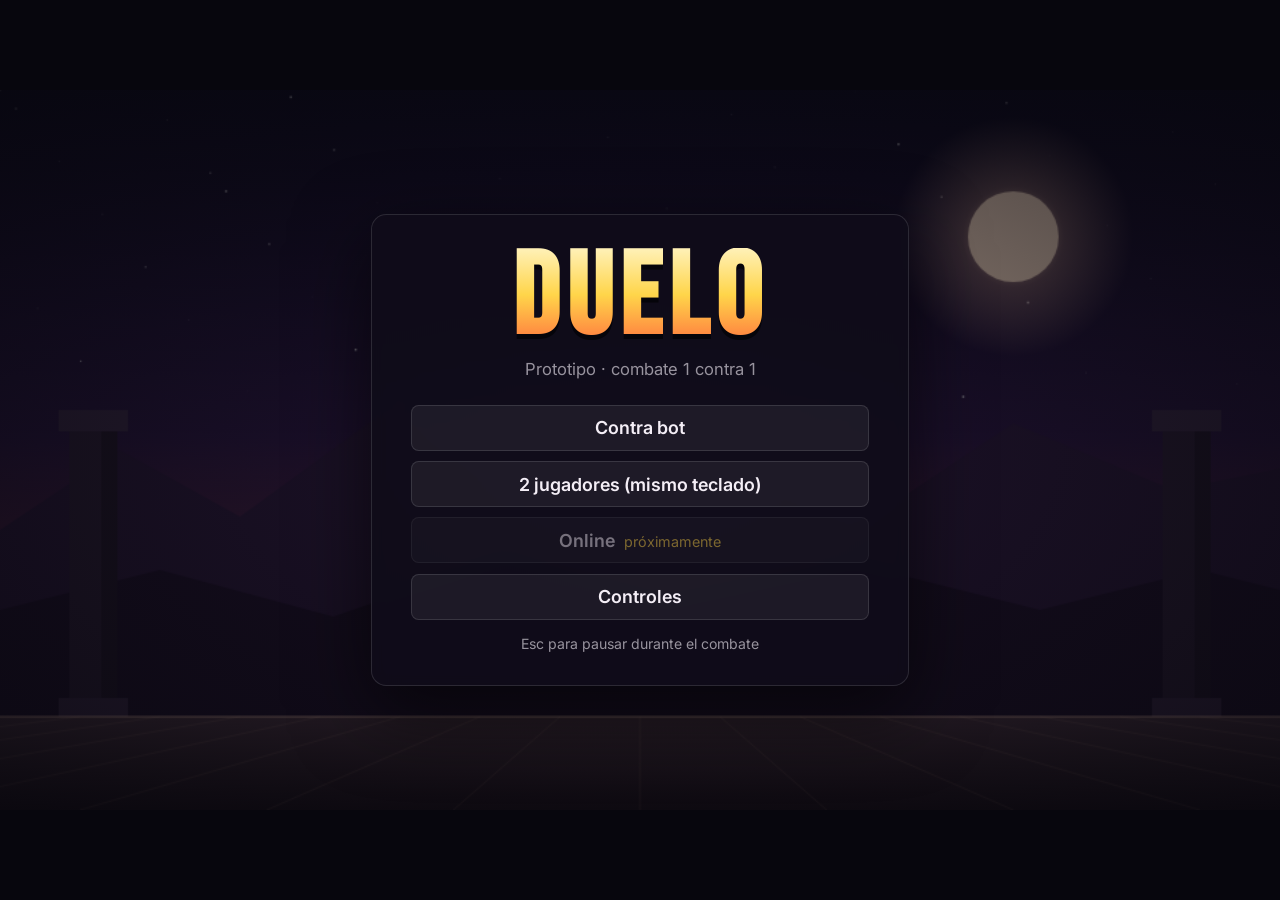
==== index.html @ 2ae13478 "Prototipo jugable: combate 1v1 contra bot o local, 2 personajes y controles reasignables Co-Authored" ====
<!doctype html>
<html lang="es">
<head>
  <meta charset="utf-8">
  <meta name="viewport" content="width=device-width, initial-scale=1">
  <title>Duelo — prototipo</title>
  <link rel="preconnect" href="https://fonts.googleapis.com">
  <link rel="preconnect" href="https://fonts.gstatic.com" crossorigin>
  <link href="https://fonts.googleapis.com/css2?family=Bebas+Neue&family=Inter:wght@400;600;800&display=swap" rel="stylesheet">
  <link rel="stylesheet" href="css/style.css">
</head>
<body>
  <div id="game">
    <canvas id="canvas"></canvas>

    <!-- Menú principal -->
    <section class="screen" id="screen-menu">
      <div class="panel menu-panel">
        <h1 class="logo">DUELO</h1>
        <p class="tag">Prototipo · combate 1 contra 1</p>
        <nav class="menu">
          <button data-go="vsbot">Contra bot</button>
          <button data-go="local">2 jugadores (mismo teclado)</button>
          <button disabled title="Llegará en una próxima versión">Online <span class="soon">próximamente</span></button>
          <button data-go="controls">Controles</button>
        </nav>
        <p class="hint">Esc para pausar durante el combate</p>
      </div>
    </section>

    <!-- Selección de personaje -->
    <section class="screen hidden" id="screen-select">
      <div class="panel select-panel">
        <h2 id="select-title">Elige personajes</h2>
        <div class="select-grid">
          <div class="pick">
            <h3>Jugador 1</h3>
            <div class="cards" data-player="0"></div>
          </div>
          <div class="pick">
            <h3 id="p2-title">Bot</h3>
            <div class="cards" data-player="1"></div>
            <div class="difficulty" id="difficulty">
              <span>Dificultad</span>
              <div class="seg"></div>
            </div>
          </div>
        </div>
        <div class="row">
          <button class="ghost" data-go="menu">Volver</button>
          <button class="primary" id="btn-fight">¡A luchar!</button>
        </div>
      </div>
    </section>

    <!-- Controles -->
    <section class="screen hidden" id="screen-controls">
      <div class="panel controls-panel">
        <h2>Controles</h2>
        <div class="tabs">
          <button class="tab active" data-player="0">Jugador 1</button>
          <button class="tab" data-player="1">Jugador 2</button>
        </div>
        <p class="hint">Haz clic en una acción y pulsa la tecla o el botón del ratón que quieras. <kbd>Esc</kbd> cancela.</p>
        <div class="binds" id="binds"></div>
        <p class="notice" id="bind-notice">&nbsp;</p>
        <div class="row">
          <button class="ghost" id="btn-reset">Restaurar por defecto</button>
          <button class="primary" id="btn-controls-back">Listo</button>
        </div>
      </div>
    </section>

    <!-- Pausa -->
    <section class="screen hidden" id="screen-pause">
      <div class="panel menu-panel">
        <h2>Pausa</h2>
        <nav class="menu">
          <button id="btn-resume">Continuar</button>
          <button data-go="controls">Controles</button>
          <label class="toggle"><input type="checkbox" id="chk-hitboxes"> Mostrar hitboxes</label>
          <button id="btn-quit">Salir al menú</button>
        </nav>
      </div>
    </section>

    <!-- Resultado -->
    <section class="screen hidden" id="screen-result">
      <div class="panel menu-panel">
        <h2 id="result-title">¡Victoria!</h2>
        <p class="tag" id="result-sub"></p>
        <nav class="menu">
          <button id="btn-rematch">Revancha</button>
          <button data-go="select">Cambiar personajes</button>
          <button data-go="menu">Menú principal</button>
        </nav>
      </div>
    </section>
  </div>

  <script type="module" src="js/main.js"></script>
</body>
</html>
---- css/style.css ----
:root {
  --bg: #07060d;
  --panel: rgba(16, 12, 26, 0.92);
  --line: rgba(255, 255, 255, 0.12);
  --text: #f4eef6;
  --muted: rgba(244, 238, 246, 0.6);
  --accent: #ffd54a;
  --accent-2: #ff6a3d;
  --blue: #3fb6ff;
}

* { box-sizing: border-box; }

html, body {
  margin: 0;
  height: 100%;
  background: var(--bg);
  color: var(--text);
  font-family: Inter, system-ui, sans-serif;
  overflow: hidden;
  user-select: none;
}

#game {
  position: fixed;
  left: 50%;
  top: 50%;
  transform: translate(-50%, -50%);
  width: min(100vw, calc(100vh * 16 / 9));
  height: min(100vh, calc(100vw * 9 / 16));
  container-type: inline-size;
}

canvas {
  display: block;
  width: 100%;
  height: 100%;
  image-rendering: auto;
}

.screen {
  position: absolute;
  inset: 0;
  display: grid;
  place-items: center;
  background: radial-gradient(ellipse at center, rgba(7, 6, 13, 0.35), rgba(7, 6, 13, 0.8));
  padding: 2cqw;
}
.screen.hidden { display: none; }

.panel {
  background: var(--panel);
  border: 1px solid var(--line);
  border-radius: 1.2cqw;
  padding: 2.6cqw 3cqw;
  box-shadow: 0 2cqw 6cqw rgba(0, 0, 0, 0.6);
  backdrop-filter: blur(6px);
  max-height: 100%;
  overflow: auto;
}

.menu-panel { width: min(42cqw, 100%); text-align: center; }

.logo {
  font-family: 'Bebas Neue', Impact, sans-serif;
  font-size: 9cqw;
  line-height: 0.9;
  margin: 0;
  letter-spacing: 0.06em;
  background: linear-gradient(180deg, #fff1b8, var(--accent) 45%, var(--accent-2));
  -webkit-background-clip: text;
  background-clip: text;
  color: transparent;
  filter: drop-shadow(0 0.4cqw 0 rgba(0, 0, 0, 0.6));
}

h2 {
  font-family: 'Bebas Neue', Impact, sans-serif;
  font-size: 3.6cqw;
  letter-spacing: 0.05em;
  margin: 0 0 1.2cqw;
  font-weight: 400;
}

h3 {
  font-size: 1.2cqw;
  text-transform: uppercase;
  letter-spacing: 0.12em;
  color: var(--muted);
  margin: 0 0 0.8cqw;
}

.tag { color: var(--muted); margin: 0.6cqw 0 2cqw; font-size: 1.3cqw; }
.hint { color: var(--muted); font-size: 1.1cqw; margin: 1.2cqw 0 0; }

.menu { display: grid; gap: 0.8cqw; }

button {
  font: inherit;
  font-weight: 600;
  font-size: 1.4cqw;
  color: var(--text);
  background: rgba(255, 255, 255, 0.06);
  border: 1px solid var(--line);
  border-radius: 0.6cqw;
  padding: 0.9cqw 1.4cqw;
  cursor: pointer;
  transition: background 0.12s, border-color 0.12s, transform 0.08s;
}
button:hover:not(:disabled) { background: rgba(255, 255, 255, 0.12); border-color: rgba(255, 255, 255, 0.3); }
button:active:not(:disabled) { transform: translateY(1px); }
button:disabled { opacity: 0.45; cursor: not-allowed; }
button.primary { background: linear-gradient(180deg, var(--accent), #f0a92c); color: #1a1206; border-color: transparent; }
button.primary:hover { background: linear-gradient(180deg, #ffe27a, var(--accent)); }
button.ghost { background: transparent; }

.soon {
  font-size: 0.8em;
  font-weight: 400;
  color: var(--accent);
  margin-left: 0.4cqw;
}

.row { display: flex; justify-content: space-between; gap: 1cqw; margin-top: 1.6cqw; }

/* Selección */
.select-panel { width: min(80cqw, 100%); }
.select-grid { display: grid; grid-template-columns: 1fr 1fr; gap: 2cqw; }
.cards { display: grid; gap: 0.8cqw; }
.card {
  text-align: left;
  display: grid;
  grid-template-columns: 4.4cqw 1fr;
  gap: 1cqw;
  align-items: center;
  padding: 1cqw;
}
.card.selected { border-color: var(--accent); background: rgba(255, 213, 74, 0.1); }
.card .swatch {
  width: 4.4cqw;
  height: 4.4cqw;
  border-radius: 0.6cqw;
  display: grid;
  place-items: center;
  font-family: 'Bebas Neue', Impact, sans-serif;
  font-size: 2.6cqw;
  color: rgba(0, 0, 0, 0.7);
}
.card .name { font-family: 'Bebas Neue', Impact, sans-serif; font-size: 2cqw; font-weight: 400; letter-spacing: 0.04em; }
.card .weapon { color: var(--accent); font-size: 1cqw; font-weight: 600; margin-left: 0.5cqw; }
.card .desc { color: var(--muted); font-size: 1cqw; font-weight: 400; margin-top: 0.2cqw; }
.card .skills { font-size: 0.95cqw; font-weight: 400; color: var(--text); margin-top: 0.4cqw; opacity: 0.85; }

.difficulty { margin-top: 1.2cqw; display: flex; align-items: center; gap: 1cqw; }
.difficulty span { font-size: 1.1cqw; color: var(--muted); }
.seg { display: flex; gap: 0.4cqw; }
.seg button { font-size: 1.1cqw; padding: 0.6cqw 1cqw; }
.seg button.selected { border-color: var(--accent); background: rgba(255, 213, 74, 0.14); color: var(--accent); }
.difficulty.hidden { display: none; }

/* Controles */
.controls-panel { width: min(56cqw, 100%); }
.tabs { display: flex; gap: 0.5cqw; }
.tab.active { border-color: var(--accent); color: var(--accent); background: rgba(255, 213, 74, 0.1); }
.binds { display: grid; grid-template-columns: 1fr 1fr; gap: 0.6cqw 1.6cqw; margin-top: 1.4cqw; }
.bind {
  display: flex;
  justify-content: space-between;
  align-items: center;
  font-weight: 400;
  padding: 0.7cqw 1cqw;
}
.bind .key {
  font-weight: 800;
  min-width: 6cqw;
  text-align: center;
  padding: 0.3cqw 0.7cqw;
  border-radius: 0.4cqw;
  background: rgba(0, 0, 0, 0.45);
  border: 1px solid var(--line);
  border-bottom-width: 3px;
}
.bind.listening { border-color: var(--accent); background: rgba(255, 213, 74, 0.1); }
.bind.listening .key { color: var(--accent); animation: pulse 0.8s infinite alternate; }
.bind.flash .key { border-color: var(--blue); color: var(--blue); }
@keyframes pulse { from { opacity: 0.5; } to { opacity: 1; } }
.notice { min-height: 1.6cqw; color: var(--accent); font-size: 1.1cqw; margin: 1cqw 0 0; }

kbd {
  font-family: inherit;
  font-weight: 800;
  font-size: 0.9em;
  padding: 0.1em 0.4em;
  border-radius: 0.3em;
  background: rgba(0, 0, 0, 0.45);
  border: 1px solid var(--line);
}

.toggle {
  display: flex;
  align-items: center;
  justify-content: center;
  gap: 0.6cqw;
  font-size: 1.2cqw;
  color: var(--muted);
  padding: 0.6cqw;
  cursor: pointer;
}
.toggle input { width: 1.2cqw; height: 1.2cqw; accent-color: var(--accent); }
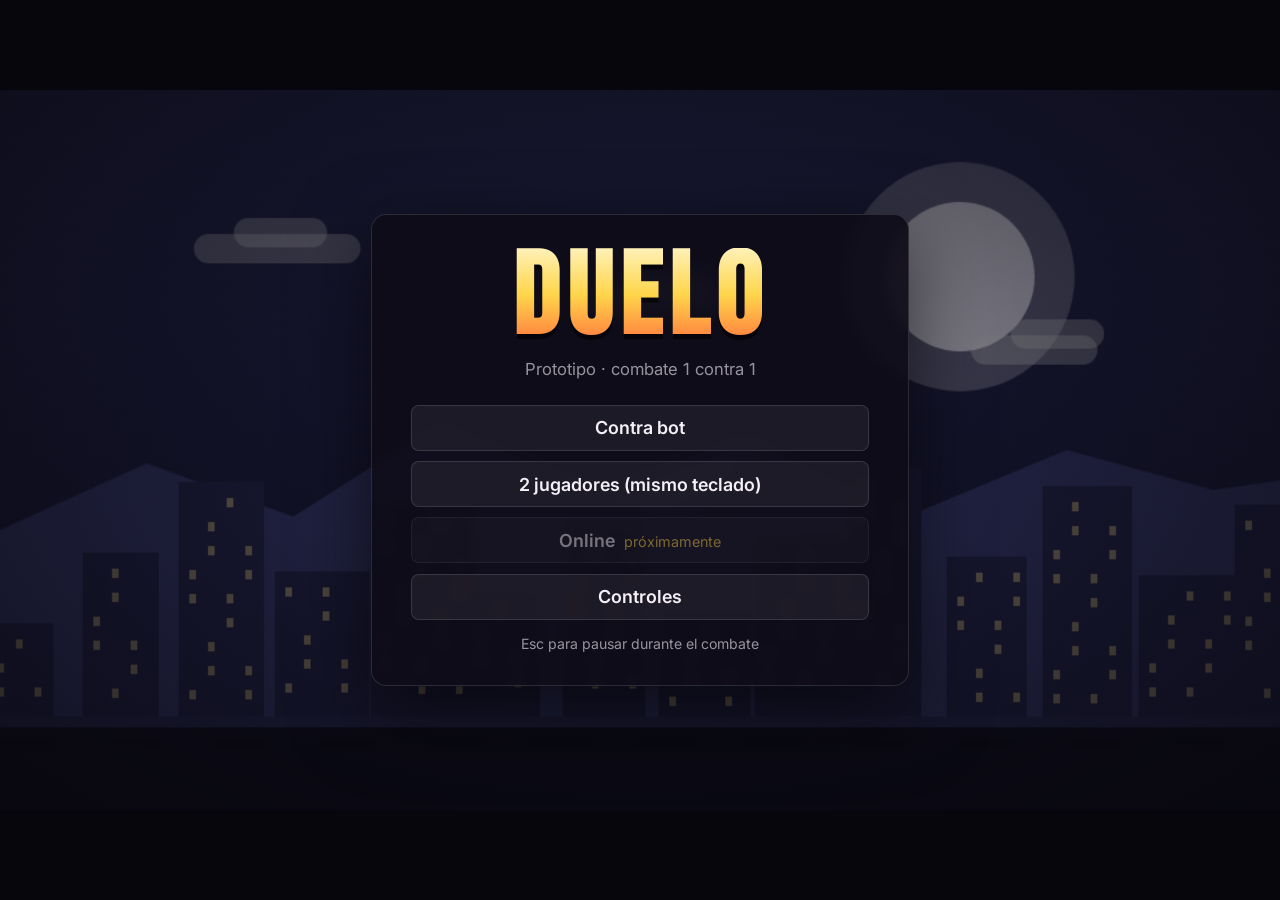
==== commit f23756af: "Estética stick figure, 8 personajes, selección en cuadrícula y bot aleatorio - Muñecos de palo con a" ====
--- a/index.html
+++ b/index.html
@@ -30,26 +30,32 @@
 
     <!-- Selección de personaje -->
     <section class="screen hidden" id="screen-select">
-      <div class="panel select-panel">
-        <h2 id="select-title">Elige personajes</h2>
-        <div class="select-grid">
-          <div class="pick">
-            <h3>Jugador 1</h3>
-            <div class="cards" data-player="0"></div>
+      <div class="select">
+        <header class="select-head">
+          <button class="ghost" data-go="menu">← Volver</button>
+          <h2 id="select-title">Elige tu luchador</h2>
+          <div class="turn" id="select-turn"></div>
+        </header>
+        <div class="select-body">
+          <aside class="side" id="side-0" data-player="0">
+            <div class="side-tag">Jugador 1</div>
+            <canvas class="preview" width="280" height="250"></canvas>
+            <div class="info"></div>
+          </aside>
+          <div class="roster" id="roster"></div>
+          <aside class="side" id="side-1" data-player="1">
+            <div class="side-tag" id="side-1-tag">Bot</div>
+            <canvas class="preview" width="280" height="250"></canvas>
+            <div class="info"></div>
+          </aside>
+        </div>
+        <footer class="select-foot">
+          <div class="difficulty" id="difficulty">
+            <span>Dificultad del bot</span>
+            <div class="seg"></div>
           </div>
-          <div class="pick">
-            <h3 id="p2-title">Bot</h3>
-            <div class="cards" data-player="1"></div>
-            <div class="difficulty" id="difficulty">
-              <span>Dificultad</span>
-              <div class="seg"></div>
-            </div>
-          </div>
-        </div>
-        <div class="row">
-          <button class="ghost" data-go="menu">Volver</button>
-          <button class="primary" id="btn-fight">¡A luchar!</button>
-        </div>
+          <button class="primary big" id="btn-fight">¡A luchar!</button>
+        </footer>
       </div>
     </section>
 
--- a/css/style.css
+++ b/css/style.css
@@ -46,6 +46,7 @@
   background: radial-gradient(ellipse at center, rgba(7, 6, 13, 0.35), rgba(7, 6, 13, 0.8));
   padding: 2cqw;
 }
+#screen-select { padding: 1.4cqw; }
 .screen.hidden { display: none; }
 
 .panel {
@@ -123,40 +124,109 @@
 
 .row { display: flex; justify-content: space-between; gap: 1cqw; margin-top: 1.6cqw; }
 
-/* Selección */
-.select-panel { width: min(80cqw, 100%); }
-.select-grid { display: grid; grid-template-columns: 1fr 1fr; gap: 2cqw; }
-.cards { display: grid; gap: 0.8cqw; }
-.card {
-  text-align: left;
-  display: grid;
-  grid-template-columns: 4.4cqw 1fr;
-  gap: 1cqw;
-  align-items: center;
-  padding: 1cqw;
-}
-.card.selected { border-color: var(--accent); background: rgba(255, 213, 74, 0.1); }
-.card .swatch {
-  width: 4.4cqw;
-  height: 4.4cqw;
-  border-radius: 0.6cqw;
-  display: grid;
-  place-items: center;
+/* Selección estilo cuadrícula */
+.select {
+  width: 100%;
+  height: 100%;
+  display: grid;
+  grid-template-rows: auto 1fr auto;
+  gap: 1.2cqw;
+  background: rgba(23, 19, 28, 0.88);
+  border: 1px solid var(--line);
+  border-radius: 1.2cqw;
+  padding: 1.4cqw 1.8cqw;
+}
+.select-head { display: grid; grid-template-columns: 1fr auto 1fr; align-items: center; }
+.select-head h2 { margin: 0; text-align: center; font-size: 3.4cqw; }
+.select-head .ghost { justify-self: start; font-size: 1.2cqw; padding: 0.6cqw 1cqw; }
+.turn { justify-self: end; font-size: 1.2cqw; font-weight: 800; color: var(--accent); letter-spacing: 0.04em; }
+
+.select-body { display: grid; grid-template-columns: 24cqw 1fr 24cqw; gap: 1.4cqw; min-height: 0; }
+
+.side {
+  display: grid;
+  grid-template-rows: auto auto 1fr;
+  background: rgba(255, 255, 255, 0.04);
+  border: 2px solid var(--line);
+  border-radius: 1cqw;
+  padding: 0.8cqw;
+  min-height: 0;
+  overflow: hidden;
+  transition: border-color 0.15s, box-shadow 0.15s;
+}
+.side.active { border-color: var(--accent); box-shadow: 0 0 0 0.3cqw rgba(255, 213, 74, 0.15); }
+.side.clickable { cursor: pointer; }
+.side-tag {
+  font-size: 1cqw;
+  font-weight: 800;
+  text-transform: uppercase;
+  letter-spacing: 0.14em;
+  color: var(--muted);
+}
+.side .preview { width: 100%; height: auto; aspect-ratio: 28 / 25; display: block; }
+.info { font-size: 1cqw; overflow: hidden; }
+.info .nm { font-family: 'Bebas Neue', Impact, sans-serif; font-size: 2.6cqw; line-height: 1; letter-spacing: 0.04em; }
+.info .wp { font-weight: 800; font-size: 1cqw; margin-left: 0.5cqw; }
+.info .ds { color: var(--muted); margin: 0.3cqw 0 0.6cqw; line-height: 1.35; }
+.stats { display: grid; grid-template-columns: auto 1fr; gap: 0.25cqw 0.7cqw; align-items: center; margin-bottom: 0.6cqw; }
+.stats span { color: var(--muted); font-size: 0.9cqw; }
+.bar { display: grid; grid-template-columns: repeat(5, 1fr); gap: 0.2cqw; }
+.bar i { height: 0.55cqw; border-radius: 0.2cqw; background: rgba(255, 255, 255, 0.12); }
+.moves { display: grid; grid-template-columns: auto 1fr; gap: 0.2cqw 0.6cqw; font-size: 0.92cqw; }
+.moves kbd { font-size: 0.85cqw; text-align: center; white-space: nowrap; }
+
+.roster {
+  display: grid;
+  grid-template-columns: repeat(3, 1fr);
+  grid-auto-rows: 1fr;
+  gap: 0.9cqw;
+  align-content: center;
+  min-height: 0;
+}
+.tile {
+  position: relative;
+  padding: 0;
+  border: 3px solid var(--line);
+  border-radius: 0.9cqw;
+  background: rgba(255, 255, 255, 0.05);
+  overflow: hidden;
+  display: grid;
+  grid-template-rows: 1fr auto;
+  aspect-ratio: 1.15;
+}
+.tile canvas { width: 100%; height: 100%; display: block; min-height: 0; }
+.tile .tn {
   font-family: 'Bebas Neue', Impact, sans-serif;
-  font-size: 2.6cqw;
-  color: rgba(0, 0, 0, 0.7);
-}
-.card .name { font-family: 'Bebas Neue', Impact, sans-serif; font-size: 2cqw; font-weight: 400; letter-spacing: 0.04em; }
-.card .weapon { color: var(--accent); font-size: 1cqw; font-weight: 600; margin-left: 0.5cqw; }
-.card .desc { color: var(--muted); font-size: 1cqw; font-weight: 400; margin-top: 0.2cqw; }
-.card .skills { font-size: 0.95cqw; font-weight: 400; color: var(--text); margin-top: 0.4cqw; opacity: 0.85; }
-
-.difficulty { margin-top: 1.2cqw; display: flex; align-items: center; gap: 1cqw; }
+  font-size: 1.7cqw;
+  font-weight: 400;
+  letter-spacing: 0.05em;
+  padding: 0.2cqw 0 0.35cqw;
+  background: rgba(0, 0, 0, 0.35);
+}
+.tile:hover:not(:disabled) { transform: translateY(-2px); background: rgba(255, 255, 255, 0.1); }
+.tile.random .q { font-family: 'Bebas Neue', Impact, sans-serif; font-size: 6cqw; display: grid; place-items: center; color: var(--muted); }
+.badge {
+  position: absolute;
+  top: 0.4cqw;
+  font-size: 0.9cqw;
+  font-weight: 800;
+  padding: 0.15cqw 0.5cqw;
+  border-radius: 0.3cqw;
+  color: #17131c;
+}
+.badge.p1 { left: 0.4cqw; background: var(--accent); }
+.badge.p2 { right: 0.4cqw; background: #8fd3ff; }
+
+.select-foot { display: flex; justify-content: space-between; align-items: center; gap: 1cqw; }
+.select-foot .difficulty { margin: 0; }
+button.big { font-size: 1.8cqw; padding: 0.9cqw 3cqw; font-family: 'Bebas Neue', Impact, sans-serif; letter-spacing: 0.06em; font-weight: 400; }
+
+.difficulty { display: flex; align-items: center; gap: 1cqw; }
 .difficulty span { font-size: 1.1cqw; color: var(--muted); }
 .seg { display: flex; gap: 0.4cqw; }
 .seg button { font-size: 1.1cqw; padding: 0.6cqw 1cqw; }
 .seg button.selected { border-color: var(--accent); background: rgba(255, 213, 74, 0.14); color: var(--accent); }
-.difficulty.hidden { display: none; }
+.difficulty.hidden { visibility: hidden; }
 
 /* Controles */
 .controls-panel { width: min(56cqw, 100%); }
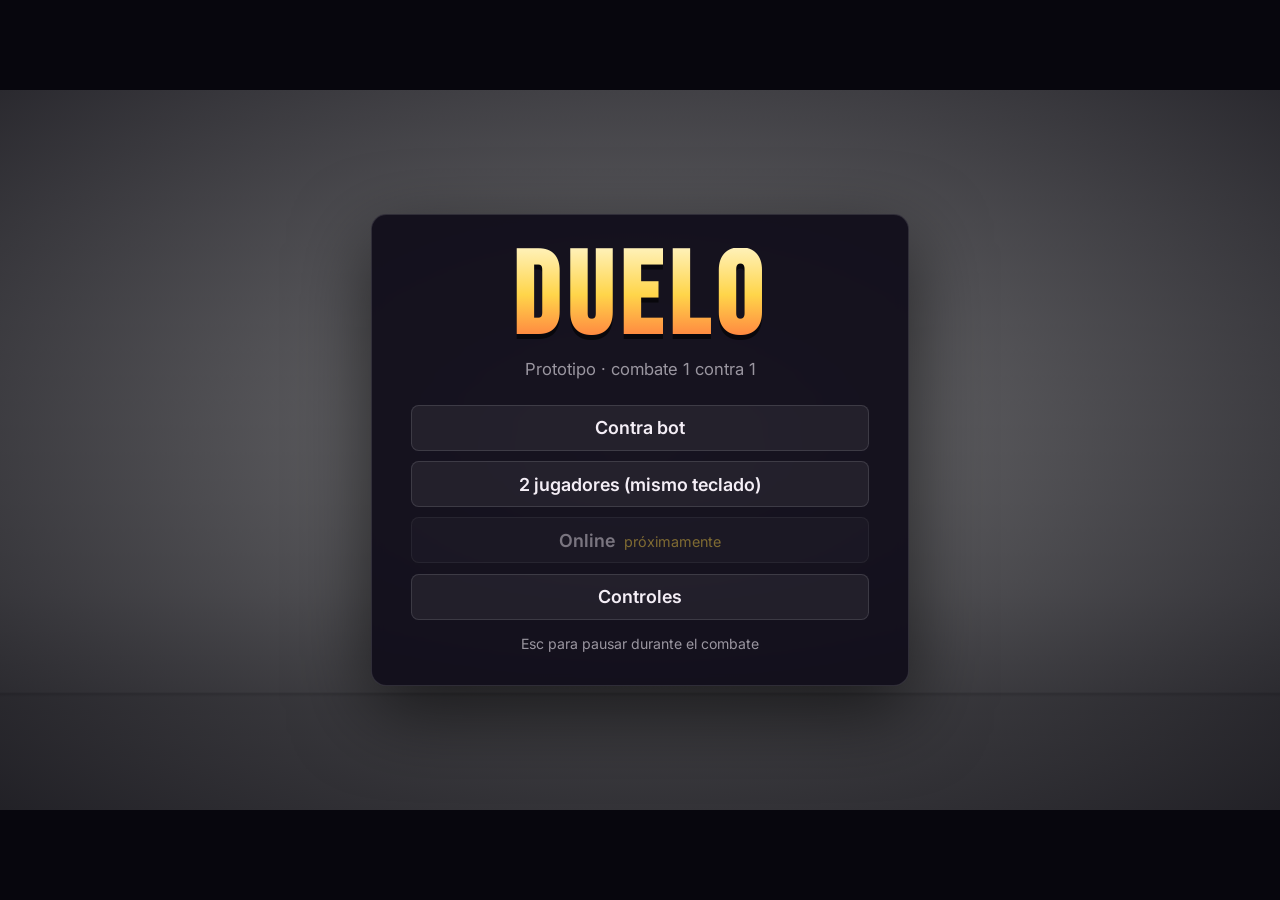
==== commit af10ea9f: "Estilo de animación stick: derribos, choques, dash, estelas e impactos - Fondo gris plano, muñeco ne" ====
--- a/index.html
+++ b/index.html
@@ -70,6 +70,8 @@
         <p class="hint">Haz clic en una acción y pulsa la tecla o el botón del ratón que quieras. <kbd>Esc</kbd> cancela.</p>
         <div class="binds" id="binds"></div>
         <p class="notice" id="bind-notice">&nbsp;</p>
+        <p class="hint">También: <kbd>doble toque</kbd> izquierda/derecha = dash · <kbd>abajo</kbd> + ataque ligero = barrido</p>
+        <label class="toggle left"><input type="checkbox" id="chk-blood"> Salpicaduras de sangre</label>
         <div class="row">
           <button class="ghost" id="btn-reset">Restaurar por defecto</button>
           <button class="primary" id="btn-controls-back">Listo</button>
--- a/css/style.css
+++ b/css/style.css
@@ -46,7 +46,7 @@
   background: radial-gradient(ellipse at center, rgba(7, 6, 13, 0.35), rgba(7, 6, 13, 0.8));
   padding: 2cqw;
 }
-#screen-select { padding: 1.4cqw; }
+#screen-select { padding: 1.4cqw; grid-template: minmax(0, 100%) / minmax(0, 100%); place-items: stretch; }
 .screen.hidden { display: none; }
 
 .panel {
@@ -129,8 +129,8 @@
   width: 100%;
   height: 100%;
   display: grid;
-  grid-template-rows: auto 1fr auto;
-  gap: 1.2cqw;
+  grid-template-rows: auto minmax(0, 1fr) auto;
+  gap: 1cqw;
   background: rgba(23, 19, 28, 0.88);
   border: 1px solid var(--line);
   border-radius: 1.2cqw;
@@ -141,11 +141,12 @@
 .select-head .ghost { justify-self: start; font-size: 1.2cqw; padding: 0.6cqw 1cqw; }
 .turn { justify-self: end; font-size: 1.2cqw; font-weight: 800; color: var(--accent); letter-spacing: 0.04em; }
 
-.select-body { display: grid; grid-template-columns: 24cqw 1fr 24cqw; gap: 1.4cqw; min-height: 0; }
+.select-body { display: grid; grid-template-columns: 24cqw 1fr 24cqw; gap: 1.4cqw; min-height: 0; overflow: hidden; }
 
 .side {
   display: grid;
-  grid-template-rows: auto auto 1fr;
+  grid-template-rows: auto minmax(0, 1fr) auto;
+  gap: 0.5cqw;
   background: rgba(255, 255, 255, 0.04);
   border: 2px solid var(--line);
   border-radius: 1cqw;
@@ -163,7 +164,7 @@
   letter-spacing: 0.14em;
   color: var(--muted);
 }
-.side .preview { width: 100%; height: auto; aspect-ratio: 28 / 25; display: block; }
+.side .preview { width: 100%; height: 100%; min-height: 0; object-fit: contain; display: block; border-radius: 0.5cqw; }
 .info { font-size: 1cqw; overflow: hidden; }
 .info .nm { font-family: 'Bebas Neue', Impact, sans-serif; font-size: 2.6cqw; line-height: 1; letter-spacing: 0.04em; }
 .info .wp { font-weight: 800; font-size: 1cqw; margin-left: 0.5cqw; }
@@ -178,9 +179,8 @@
 .roster {
   display: grid;
   grid-template-columns: repeat(3, 1fr);
-  grid-auto-rows: 1fr;
+  grid-template-rows: repeat(3, minmax(0, 1fr));
   gap: 0.9cqw;
-  align-content: center;
   min-height: 0;
 }
 .tile {
@@ -191,10 +191,10 @@
   background: rgba(255, 255, 255, 0.05);
   overflow: hidden;
   display: grid;
-  grid-template-rows: 1fr auto;
-  aspect-ratio: 1.15;
-}
-.tile canvas { width: 100%; height: 100%; display: block; min-height: 0; }
+  grid-template-rows: minmax(0, 1fr) auto;
+  min-height: 0;
+}
+.tile canvas { width: 100%; height: 100%; display: block; min-height: 0; object-fit: cover; }
 .tile .tn {
   font-family: 'Bebas Neue', Impact, sans-serif;
   font-size: 1.7cqw;
@@ -277,3 +277,5 @@
   cursor: pointer;
 }
 .toggle input { width: 1.2cqw; height: 1.2cqw; accent-color: var(--accent); }
+
+.toggle.left { justify-content: flex-start; padding-left: 0; }
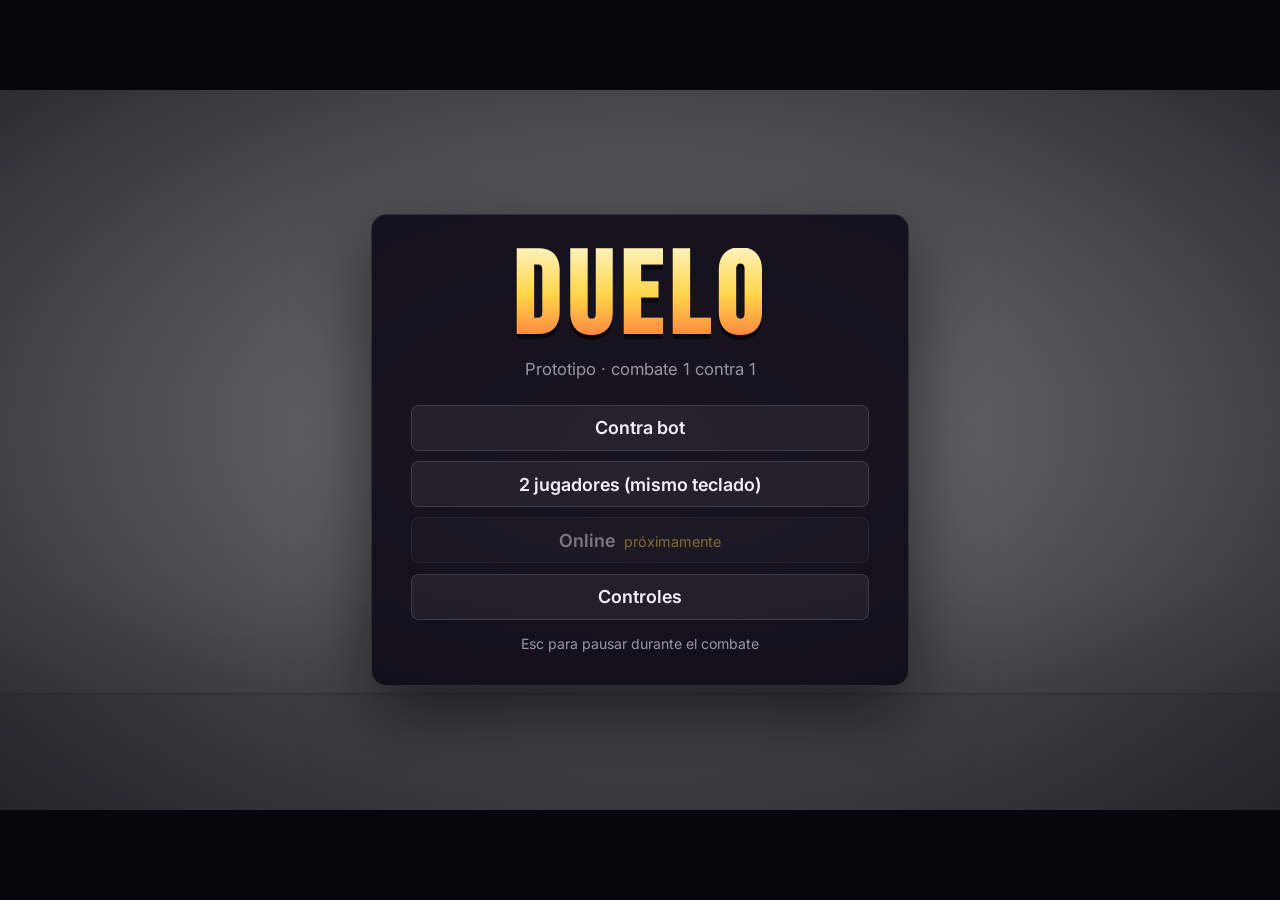
==== commit a2c11c4a: "Animación fluida y repertorio de golpes ampliado - Mezcla suave entre poses, interpolación entre fot" ====
--- a/index.html
+++ b/index.html
@@ -70,7 +70,7 @@
         <p class="hint">Haz clic en una acción y pulsa la tecla o el botón del ratón que quieras. <kbd>Esc</kbd> cancela.</p>
         <div class="binds" id="binds"></div>
         <p class="notice" id="bind-notice">&nbsp;</p>
-        <p class="hint">También: <kbd>doble toque</kbd> izquierda/derecha = dash · <kbd>abajo</kbd> + ataque ligero = barrido</p>
+        <p class="hint">Combos: <kbd>ligero ×3</kbd> · <kbd>abajo + ligero</kbd> barrido · <kbd>abajo + fuerte</kbd> lanzador · en el aire: ligero, fuerte, <kbd>abajo + fuerte</kbd> picado · <kbd>saltar</kbd> en el aire = doble salto · <kbd>doble toque</kbd> izquierda/derecha = dash (+ ligero = ataque en carrera)</p>
         <label class="toggle left"><input type="checkbox" id="chk-blood"> Salpicaduras de sangre</label>
         <div class="row">
           <button class="ghost" id="btn-reset">Restaurar por defecto</button>
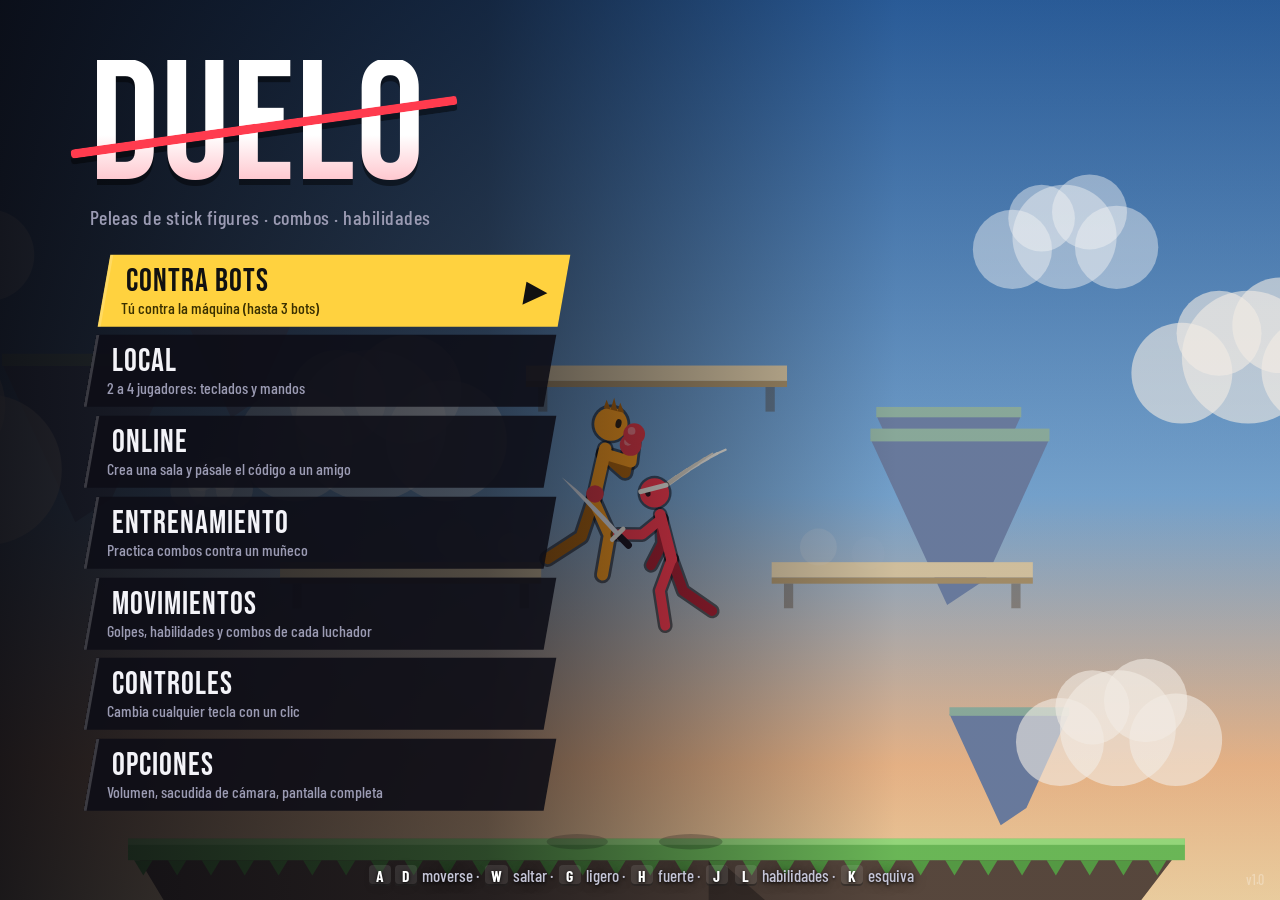
==== commit a411975f: "Duelo: juego de peleas de stick figures con selección de personaje, combos, bots y online - 6 luchad" ====
--- a/index.html
+++ b/index.html
@@ -1,111 +1,33 @@
 <!doctype html>
 <html lang="es">
 <head>
-  <meta charset="utf-8">
-  <meta name="viewport" content="width=device-width, initial-scale=1">
-  <title>Duelo — prototipo</title>
-  <link rel="preconnect" href="https://fonts.googleapis.com">
-  <link rel="preconnect" href="https://fonts.gstatic.com" crossorigin>
-  <link href="https://fonts.googleapis.com/css2?family=Bebas+Neue&family=Inter:wght@400;600;800&display=swap" rel="stylesheet">
-  <link rel="stylesheet" href="css/style.css">
+<meta charset="utf-8">
+<meta name="viewport" content="width=device-width, initial-scale=1">
+<title>Duelo</title>
+<meta name="description" content="Juego de peleas de stick figures en el navegador: elige luchador, encadena combos y pelea contra bots, en local u online.">
+<link rel="icon" href="data:image/svg+xml,%3Csvg xmlns='http://www.w3.org/2000/svg' viewBox='0 0 64 64'%3E%3Crect width='64' height='64' rx='14' fill='%230b0b12'/%3E%3Cg stroke='%23ff3b4e' stroke-width='6' stroke-linecap='round' fill='none'%3E%3Ccircle cx='32' cy='14' r='6' fill='%23ff3b4e'/%3E%3Cpath d='M32 22v18M32 40l-9 14M32 40l9 14M32 28l-12 6M32 28l14-10'/%3E%3C/g%3E%3Cpath d='M46 18l12-12' stroke='%23f4f1e8' stroke-width='4' stroke-linecap='round'/%3E%3C/svg%3E">
+<link rel="preload" href="fonts/bebas-neue.woff2" as="font" type="font/woff2" crossorigin>
+<link rel="preload" href="fonts/barlow-condensed-600.woff2" as="font" type="font/woff2" crossorigin>
+<link rel="stylesheet" href="css/style.css">
 </head>
 <body>
-  <div id="game">
-    <canvas id="canvas"></canvas>
+<canvas id="game" aria-label="Juego"></canvas>
+<div id="ui"></div>
+<div id="toast" role="status" aria-live="polite"></div>
 
-    <!-- Menú principal -->
-    <section class="screen" id="screen-menu">
-      <div class="panel menu-panel">
-        <h1 class="logo">DUELO</h1>
-        <p class="tag">Prototipo · combate 1 contra 1</p>
-        <nav class="menu">
-          <button data-go="vsbot">Contra bot</button>
-          <button data-go="local">2 jugadores (mismo teclado)</button>
-          <button disabled title="Llegará en una próxima versión">Online <span class="soon">próximamente</span></button>
-          <button data-go="controls">Controles</button>
-        </nav>
-        <p class="hint">Esc para pausar durante el combate</p>
-      </div>
-    </section>
-
-    <!-- Selección de personaje -->
-    <section class="screen hidden" id="screen-select">
-      <div class="select">
-        <header class="select-head">
-          <button class="ghost" data-go="menu">← Volver</button>
-          <h2 id="select-title">Elige tu luchador</h2>
-          <div class="turn" id="select-turn"></div>
-        </header>
-        <div class="select-body">
-          <aside class="side" id="side-0" data-player="0">
-            <div class="side-tag">Jugador 1</div>
-            <canvas class="preview" width="280" height="250"></canvas>
-            <div class="info"></div>
-          </aside>
-          <div class="roster" id="roster"></div>
-          <aside class="side" id="side-1" data-player="1">
-            <div class="side-tag" id="side-1-tag">Bot</div>
-            <canvas class="preview" width="280" height="250"></canvas>
-            <div class="info"></div>
-          </aside>
-        </div>
-        <footer class="select-foot">
-          <div class="difficulty" id="difficulty">
-            <span>Dificultad del bot</span>
-            <div class="seg"></div>
-          </div>
-          <button class="primary big" id="btn-fight">¡A luchar!</button>
-        </footer>
-      </div>
-    </section>
-
-    <!-- Controles -->
-    <section class="screen hidden" id="screen-controls">
-      <div class="panel controls-panel">
-        <h2>Controles</h2>
-        <div class="tabs">
-          <button class="tab active" data-player="0">Jugador 1</button>
-          <button class="tab" data-player="1">Jugador 2</button>
-        </div>
-        <p class="hint">Haz clic en una acción y pulsa la tecla o el botón del ratón que quieras. <kbd>Esc</kbd> cancela.</p>
-        <div class="binds" id="binds"></div>
-        <p class="notice" id="bind-notice">&nbsp;</p>
-        <p class="hint">Combos: <kbd>ligero ×3</kbd> · <kbd>abajo + ligero</kbd> barrido · <kbd>abajo + fuerte</kbd> lanzador · en el aire: ligero, fuerte, <kbd>abajo + fuerte</kbd> picado · <kbd>saltar</kbd> en el aire = doble salto · <kbd>doble toque</kbd> izquierda/derecha = dash (+ ligero = ataque en carrera)</p>
-        <label class="toggle left"><input type="checkbox" id="chk-blood"> Salpicaduras de sangre</label>
-        <div class="row">
-          <button class="ghost" id="btn-reset">Restaurar por defecto</button>
-          <button class="primary" id="btn-controls-back">Listo</button>
-        </div>
-      </div>
-    </section>
-
-    <!-- Pausa -->
-    <section class="screen hidden" id="screen-pause">
-      <div class="panel menu-panel">
-        <h2>Pausa</h2>
-        <nav class="menu">
-          <button id="btn-resume">Continuar</button>
-          <button data-go="controls">Controles</button>
-          <label class="toggle"><input type="checkbox" id="chk-hitboxes"> Mostrar hitboxes</label>
-          <button id="btn-quit">Salir al menú</button>
-        </nav>
-      </div>
-    </section>
-
-    <!-- Resultado -->
-    <section class="screen hidden" id="screen-result">
-      <div class="panel menu-panel">
-        <h2 id="result-title">¡Victoria!</h2>
-        <p class="tag" id="result-sub"></p>
-        <nav class="menu">
-          <button id="btn-rematch">Revancha</button>
-          <button data-go="select">Cambiar personajes</button>
-          <button data-go="menu">Menú principal</button>
-        </nav>
-      </div>
-    </section>
-  </div>
-
-  <script type="module" src="js/main.js"></script>
+<script src="js/util.js"></script>
+<script src="js/audio.js"></script>
+<script src="js/input.js"></script>
+<script src="js/fx.js"></script>
+<script src="js/skeleton.js"></script>
+<script src="js/characters.js"></script>
+<script src="js/stages.js"></script>
+<script src="js/fighter.js"></script>
+<script src="js/ai.js"></script>
+<script src="js/game.js"></script>
+<script src="js/showcase.js"></script>
+<script src="js/net.js"></script>
+<script src="js/ui.js"></script>
+<script src="js/main.js"></script>
 </body>
 </html>
--- a/css/style.css
+++ b/css/style.css
@@ -1,281 +1,318 @@
+@font-face { font-family: "Bebas Neue"; src: url(../fonts/bebas-neue.woff2) format("woff2"); font-weight: 400; font-display: swap; }
+@font-face { font-family: "Barlow Condensed"; src: url(../fonts/barlow-condensed-500.woff2) format("woff2"); font-weight: 500; font-display: swap; }
+@font-face { font-family: "Barlow Condensed"; src: url(../fonts/barlow-condensed-600.woff2) format("woff2"); font-weight: 600; font-display: swap; }
+@font-face { font-family: "Barlow Condensed"; src: url(../fonts/barlow-condensed-700.woff2) format("woff2"); font-weight: 700; font-display: swap; }
+
 :root {
-  --bg: #07060d;
-  --panel: rgba(16, 12, 26, 0.92);
-  --line: rgba(255, 255, 255, 0.12);
-  --text: #f4eef6;
-  --muted: rgba(244, 238, 246, 0.6);
-  --accent: #ffd54a;
-  --accent-2: #ff6a3d;
-  --blue: #3fb6ff;
+  --bg: #0b0b12;
+  --panel: rgba(13, 13, 22, 0.88);
+  --panel-2: rgba(22, 22, 36, 0.92);
+  --line: rgba(255, 255, 255, 0.09);
+  --line-2: rgba(255, 255, 255, 0.18);
+  --text: #f3f3f8;
+  --muted: #9b9bb3;
+  --accent: #ffd23f;
+  --red: #ff3b4e;
+  --pc: #ffd23f;          /* color del jugador / personaje en cada tarjeta */
+  --skew: -10deg;
+  --display: "Bebas Neue", Impact, "Arial Narrow", sans-serif;
+  --body: "Barlow Condensed", "Arial Narrow", system-ui, sans-serif;
 }
 
 * { box-sizing: border-box; }
-
-html, body {
-  margin: 0;
-  height: 100%;
-  background: var(--bg);
-  color: var(--text);
-  font-family: Inter, system-ui, sans-serif;
-  overflow: hidden;
-  user-select: none;
-}
-
-#game {
-  position: fixed;
-  left: 50%;
-  top: 50%;
-  transform: translate(-50%, -50%);
-  width: min(100vw, calc(100vh * 16 / 9));
-  height: min(100vh, calc(100vw * 9 / 16));
-  container-type: inline-size;
-}
-
-canvas {
-  display: block;
-  width: 100%;
-  height: 100%;
-  image-rendering: auto;
-}
+html, body { margin: 0; height: 100%; background: var(--bg); color: var(--text); overflow: hidden; }
+body { font-family: var(--body); font-weight: 500; -webkit-font-smoothing: antialiased; user-select: none; }
+button { font: inherit; color: inherit; }
+
+#game { position: fixed; inset: 0; width: 100vw; height: 100vh; display: block; outline: none; }
+#ui { position: fixed; inset: 0; pointer-events: none; }
 
 .screen {
-  position: absolute;
-  inset: 0;
-  display: grid;
-  place-items: center;
-  background: radial-gradient(ellipse at center, rgba(7, 6, 13, 0.35), rgba(7, 6, 13, 0.8));
-  padding: 2cqw;
-}
-#screen-select { padding: 1.4cqw; grid-template: minmax(0, 100%) / minmax(0, 100%); place-items: stretch; }
-.screen.hidden { display: none; }
-
+  position: absolute; inset: 0; display: none; pointer-events: auto;
+  animation: screenIn 0.28s cubic-bezier(.2, .9, .3, 1.1);
+}
+.screen.active { display: block; }
+.screen.passthrough { pointer-events: none; }
+.screen.passthrough .panel, .screen.passthrough button { pointer-events: auto; }
+@keyframes screenIn { from { opacity: 0; transform: translateY(14px); } to { opacity: 1; transform: none; } }
+
+.dim { position: absolute; inset: 0; background: radial-gradient(ellipse at 70% 50%, rgba(11,11,18,0.15), rgba(11,11,18,0.82) 75%); }
+.dim.left { background: linear-gradient(90deg, rgba(8,8,14,0.92) 0%, rgba(8,8,14,0.65) 38%, rgba(8,8,14,0.05) 70%); }
+.dim.full { background: rgba(8, 8, 14, 0.78); backdrop-filter: blur(3px); }
+
+/* ── botones genéricos ── */
+.btn {
+  position: relative; display: inline-flex; align-items: center; justify-content: center; gap: 8px;
+  padding: 10px 22px; border: 0; cursor: pointer; background: var(--panel-2);
+  font-family: var(--display); font-size: 24px; letter-spacing: 1px; line-height: 1;
+  transform: skewX(var(--skew)); transition: transform .12s, background .12s, color .12s, box-shadow .12s;
+  outline: none; box-shadow: inset 0 0 0 1px var(--line-2);
+}
+.btn > * { transform: skewX(calc(-1 * var(--skew))); }
+.btn:hover, .btn:focus-visible, .btn.focus { background: var(--accent); color: #111; transform: skewX(var(--skew)) translateY(-2px); box-shadow: 0 6px 0 rgba(0,0,0,0.35); }
+.btn.primary { background: var(--accent); color: #111; }
+.btn.primary:hover, .btn.primary:focus-visible { background: #fff; }
+.btn.ghost { background: transparent; box-shadow: inset 0 0 0 1px var(--line-2); }
+.btn.small { font-size: 18px; padding: 7px 14px; }
+.btn[disabled] { opacity: 0.35; pointer-events: none; }
+.btn.on { background: var(--pc); color: #111; }
+
+.kbd {
+  display: inline-block; min-width: 22px; padding: 1px 6px; border-radius: 4px; text-align: center;
+  background: rgba(255,255,255,0.1); box-shadow: inset 0 -2px 0 rgba(0,0,0,0.4); font-weight: 700; color: #fff; font-size: 0.92em;
+}
+
+/* ═════════════ TÍTULO ═════════════ */
+.title-wrap { position: absolute; left: clamp(20px, 7vw, 120px); top: 50%; transform: translateY(-50%); width: min(460px, 86vw); padding-bottom: 30px; }
+.logo {
+  margin: 0; font-family: var(--display); font-weight: 400; line-height: 0.8; letter-spacing: 2px;
+  font-size: clamp(72px, min(15vw, 19vh), 190px); position: relative; display: inline-block;
+  background: linear-gradient(180deg, #fff 0%, #fff 55%, #ffb3bd 100%); -webkit-background-clip: text; background-clip: text; color: transparent;
+  filter: drop-shadow(0 6px 0 rgba(0,0,0,0.45));
+}
+.logo::after {
+  content: ""; position: absolute; left: -6%; right: -10%; top: 46%; height: 9px; background: var(--red);
+  transform: rotate(-8deg); box-shadow: 0 0 24px rgba(255,59,78,0.8); border-radius: 4px;
+  animation: slash 0.5s 0.15s cubic-bezier(.2,.9,.3,1) both;
+}
+@keyframes slash { from { clip-path: inset(0 100% 0 0); } to { clip-path: inset(0 0 0 0); } }
+.tagline { margin: 8px 0 clamp(10px, 3vh, 26px); color: var(--muted); font-size: 20px; letter-spacing: .5px; }
+.main-menu { display: flex; flex-direction: column; gap: clamp(5px, 1vh, 9px); }
+.menu-item {
+  display: grid; grid-template-columns: 1fr auto; align-items: center; text-align: left; width: 100%;
+  padding: clamp(6px, 1.2vh, 11px) 20px clamp(5px, 1.1vh, 10px); border: 0; cursor: pointer; background: var(--panel); outline: none;
+  transform: skewX(var(--skew)); transition: transform .14s cubic-bezier(.2,.9,.3,1.3), background .12s;
+  box-shadow: inset 3px 0 0 var(--line-2);
+}
+.menu-item > * { transform: skewX(calc(-1 * var(--skew))); }
+.menu-item b { font-family: var(--display); font-weight: 400; font-size: clamp(24px, 4.2vh, 32px); letter-spacing: 1px; line-height: 1; }
+.menu-item small { grid-column: 1; color: var(--muted); font-size: 16px; }
+.menu-item i { grid-row: 1 / span 2; grid-column: 2; font-style: normal; font-family: var(--display); font-size: 30px; opacity: 0; transition: opacity .12s, transform .14s; }
+.menu-item:hover, .menu-item:focus-visible, .menu-item.focus {
+  background: var(--accent); color: #111; transform: skewX(var(--skew)) translateX(14px);
+}
+.menu-item:hover small, .menu-item:focus-visible small, .menu-item.focus small { color: #3a3000; }
+.menu-item:hover i, .menu-item:focus-visible i, .menu-item.focus i { opacity: 1; transform: translateX(4px); }
+.foot-hint {
+  position: absolute; left: 0; right: 0; bottom: 14px; text-align: center; color: #c4c4d6; font-size: 17px; padding: 0 12px;
+  text-shadow: 0 1px 3px rgba(0,0,0,0.9), 0 0 12px rgba(0,0,0,0.6);
+}
+.foot-hint .kbd { margin: 0 2px; }
+.ver { position: absolute; right: 16px; bottom: 12px; color: rgba(255,255,255,0.3); font-size: 14px; }
+
+/* ═════════════ CABECERA COMÚN ═════════════ */
+.topbar { position: absolute; left: 0; right: 0; top: 0; display: flex; align-items: center; gap: 18px; padding: 16px clamp(14px, 3vw, 36px); }
+.topbar h2 { margin: 0; font-family: var(--display); font-weight: 400; font-size: 44px; letter-spacing: 1.5px; line-height: 1; }
+.topbar .mode-tag { margin-left: auto; font-family: var(--display); font-size: 22px; letter-spacing: 1px; padding: 6px 14px; background: var(--red); transform: skewX(var(--skew)); }
+.topbar .mode-tag > span { display: inline-block; transform: skewX(calc(-1 * var(--skew))); }
+
+/* ═════════════ SELECCIÓN DE PERSONAJE ═════════════ */
+#scr-select { background: radial-gradient(ellipse at 50% 120%, rgba(60,20,50,0.55), transparent 60%), rgba(8,8,14,0.82); }
+#scr-select.active { display: flex; flex-direction: column; }
+#scr-select .topbar { position: relative; flex: none; }
+.roster { position: relative; flex: none; align-self: center; display: flex; gap: 10px; padding-top: 4px; }
+.card {
+  position: relative; width: clamp(78px, 8.4vw, 116px); aspect-ratio: 1 / 1.18; cursor: pointer; border: 0; padding: 0;
+  background: linear-gradient(180deg, color-mix(in srgb, var(--pc) 32%, #12121c) 0%, #12121c 75%);
+  clip-path: polygon(10% 0, 100% 0, 90% 100%, 0 100%); transition: transform .14s cubic-bezier(.2,.9,.3,1.4), filter .14s;
+  outline: none;
+}
+.card canvas { position: absolute; left: 0; top: 0; width: 100%; height: 82%; }
+.card .cname {
+  position: absolute; left: 0; right: 0; bottom: 0; height: 22%; display: flex; align-items: center; justify-content: center;
+  font-family: var(--display); font-size: clamp(16px, 1.7vw, 23px); letter-spacing: 1px; background: rgba(0,0,0,0.45);
+}
+.card:hover { transform: translateY(-4px); filter: brightness(1.15); }
+.card.random .q { position: absolute; inset: 0 0 22% 0; display: grid; place-items: center; font-family: var(--display); font-size: 64px; color: rgba(255,255,255,0.75); }
+.card .cursors { position: absolute; left: 12%; right: 4%; top: 4px; display: flex; gap: 3px; flex-wrap: wrap; }
+.cur-tag {
+  font-family: var(--display); font-size: 17px; line-height: 1; padding: 3px 5px 2px; color: #111;
+  animation: curIn .16s cubic-bezier(.2,.9,.3,1.6);
+}
+@keyframes curIn { from { transform: scale(0.4); } to { transform: scale(1); } }
+.card.hl { transform: translateY(-6px) scale(1.04); filter: brightness(1.2); }
+.card-frame { position: absolute; inset: 0; pointer-events: none; clip-path: polygon(10% 0, 100% 0, 90% 100%, 0 100%); }
+
+.slots {
+  position: relative; flex: 1 1 auto; min-height: 0; margin: clamp(10px, 2.2vh, 22px) auto 0;
+  display: flex; gap: 14px; align-items: stretch; width: min(1240px, 96vw); justify-content: center;
+}
+.slot {
+  position: relative; flex: 1 1 0; max-width: 300px; min-width: 0; background: var(--panel);
+  box-shadow: inset 0 3px 0 var(--pc), 0 10px 30px rgba(0,0,0,0.35);
+  display: flex; flex-direction: column; transition: transform .2s cubic-bezier(.2,.9,.3,1.3);
+  max-height: 680px; overflow: hidden;
+}
+.slot.locked { transform: translateY(-6px); box-shadow: inset 0 3px 0 var(--pc), 0 0 0 2px var(--pc), 0 14px 34px rgba(0,0,0,0.45); }
+.slot-head { display: flex; align-items: center; gap: 8px; padding: 8px 10px 0; min-height: 34px; }
+.slot-head .tag { font-family: var(--display); font-size: 22px; line-height: 1; padding: 3px 8px 1px; background: var(--pc); color: #111; }
+.slot-head .who { color: var(--muted); font-size: 15px; white-space: nowrap; overflow: hidden; text-overflow: ellipsis; }
+.slot-head .x { margin-left: auto; width: 26px; height: 26px; border: 0; background: rgba(255,255,255,0.08); cursor: pointer; border-radius: 4px; }
+.slot-head .x:hover { background: var(--red); }
+.preview-wrap { position: relative; flex: 1 1 auto; min-height: 130px; }
+.preview-wrap::before {
+  content: ""; position: absolute; left: 10%; right: 10%; bottom: 8%; height: 46%;
+  background: radial-gradient(ellipse at 50% 100%, color-mix(in srgb, var(--cc, #fff) 38%, transparent), transparent 70%);
+}
+.preview { position: absolute; inset: 0; width: 100%; height: 100%; }
+.preview-wrap .big-q { position: absolute; inset: 0; display: grid; place-items: center; font-family: var(--display); font-size: 120px; color: rgba(255,255,255,0.18); }
+.slot-info { padding: 4px 14px 10px; }
+.slot-info .name { font-family: var(--display); font-size: 40px; line-height: 0.9; letter-spacing: 1px; color: var(--cc, #fff); }
+.slot-info .ctitle { color: var(--muted); font-size: 16px; margin-bottom: 6px; }
+.stats { display: grid; grid-template-columns: auto 1fr; gap: 3px 10px; align-items: center; font-size: 14px; color: var(--muted); }
+.bar { display: flex; gap: 3px; }
+.bar i { flex: 1; height: 7px; background: rgba(255,255,255,0.1); transform: skewX(var(--skew)); }
+.bar i.on { background: var(--cc, #fff); }
+.skills { margin-top: 8px; display: grid; gap: 4px; }
+.skill { font-size: 14.5px; line-height: 1.15; color: #d5d5e2; }
+.skill b { font-weight: 700; color: #fff; }
+.skill .kbd { font-size: 12px; padding: 0 4px; margin-right: 4px; }
+.slot-foot {
+  margin-top: auto; padding: 8px 12px; text-align: center; font-family: var(--display); font-size: 21px; letter-spacing: 1px;
+  background: rgba(255,255,255,0.05);
+}
+.slot.locked .slot-foot { background: var(--pc); color: #111; }
+.slot .lvl { display: flex; gap: 6px; justify-content: center; padding: 6px 8px 0; flex-wrap: wrap; }
+.slot .charpick { display: flex; align-items: center; justify-content: space-between; padding: 0 8px; }
+.slot .arrow { width: 34px; height: 34px; border: 0; cursor: pointer; background: rgba(255,255,255,0.08); font-size: 18px; }
+.slot .arrow:hover { background: var(--accent); color: #111; }
+.slot.empty { background: rgba(13,13,22,0.5); box-shadow: inset 0 0 0 2px rgba(255,255,255,0.07); justify-content: center; align-items: center; gap: 12px; padding: 18px; text-align: center; }
+.slot.empty .plus { font-family: var(--display); font-size: 60px; line-height: 1; color: rgba(255,255,255,0.25); }
+.slot.empty p { margin: 0; color: var(--muted); font-size: 15px; }
+.select-foot { position: relative; flex: none; display: flex; justify-content: center; align-items: center; gap: 16px; color: var(--muted); font-size: 16px; padding: 12px 12px 14px; text-align: center; min-height: 52px; }
+.ready-bar {
+  position: absolute; left: 0; right: 0; bottom: 0; height: 64px; display: none; align-items: center; justify-content: center; gap: 18px;
+  background: var(--accent); color: #111; cursor: pointer; z-index: 2;
+  font-family: var(--display); font-size: 44px; letter-spacing: 3px; line-height: 1;
+  box-shadow: 0 -8px 30px rgba(0,0,0,0.45); animation: readyIn .3s cubic-bezier(.2,.9,.3,1.4);
+}
+.ready-bar small { font-family: var(--body); font-size: 18px; letter-spacing: .5px; font-weight: 700; }
+.ready-bar.show { display: flex; }
+.ready-bar:hover { background: #fff; }
+@keyframes readyIn { from { transform: translateY(100%); } to { transform: none; } }
+
+/* ═════════════ ESCENARIO ═════════════ */
+.stage-grid { position: absolute; left: 50%; top: 50%; transform: translate(-50%, -54%); display: grid; grid-template-columns: repeat(4, minmax(0, 1fr)); gap: 14px; width: min(1100px, 94vw); }
+.stage-card { position: relative; border: 0; padding: 0; cursor: pointer; background: #12121c; aspect-ratio: 16 / 10; outline: none; overflow: hidden; transition: transform .14s cubic-bezier(.2,.9,.3,1.4), box-shadow .14s; }
+.stage-card canvas { position: absolute; inset: 0; width: 100%; height: 100%; }
+.stage-card span { position: absolute; left: 0; right: 0; bottom: 0; padding: 8px 12px; background: linear-gradient(transparent, rgba(0,0,0,0.85)); font-family: var(--display); font-size: 26px; text-align: left; letter-spacing: 1px; }
+.stage-card:hover, .stage-card:focus-visible, .stage-card.focus { transform: translateY(-5px) scale(1.03); box-shadow: 0 0 0 3px var(--accent), 0 14px 30px rgba(0,0,0,0.5); }
+.stage-card.random { display: grid; place-items: center; font-family: var(--display); font-size: 80px; color: rgba(255,255,255,0.5); }
+.rounds { position: absolute; left: 50%; bottom: 13%; transform: translateX(-50%); display: flex; align-items: center; gap: 12px; flex-wrap: wrap; justify-content: center; }
+.rounds .lbl { font-family: var(--display); font-size: 26px; color: var(--muted); letter-spacing: 1px; margin-right: 6px; }
+
+/* ═════════════ MODALES (pausa, resultados, etc.) ═════════════ */
 .panel {
-  background: var(--panel);
-  border: 1px solid var(--line);
-  border-radius: 1.2cqw;
-  padding: 2.6cqw 3cqw;
-  box-shadow: 0 2cqw 6cqw rgba(0, 0, 0, 0.6);
-  backdrop-filter: blur(6px);
-  max-height: 100%;
-  overflow: auto;
-}
-
-.menu-panel { width: min(42cqw, 100%); text-align: center; }
-
-.logo {
-  font-family: 'Bebas Neue', Impact, sans-serif;
-  font-size: 9cqw;
-  line-height: 0.9;
-  margin: 0;
-  letter-spacing: 0.06em;
-  background: linear-gradient(180deg, #fff1b8, var(--accent) 45%, var(--accent-2));
-  -webkit-background-clip: text;
-  background-clip: text;
-  color: transparent;
-  filter: drop-shadow(0 0.4cqw 0 rgba(0, 0, 0, 0.6));
-}
-
-h2 {
-  font-family: 'Bebas Neue', Impact, sans-serif;
-  font-size: 3.6cqw;
-  letter-spacing: 0.05em;
-  margin: 0 0 1.2cqw;
-  font-weight: 400;
-}
-
-h3 {
-  font-size: 1.2cqw;
-  text-transform: uppercase;
-  letter-spacing: 0.12em;
-  color: var(--muted);
-  margin: 0 0 0.8cqw;
-}
-
-.tag { color: var(--muted); margin: 0.6cqw 0 2cqw; font-size: 1.3cqw; }
-.hint { color: var(--muted); font-size: 1.1cqw; margin: 1.2cqw 0 0; }
-
-.menu { display: grid; gap: 0.8cqw; }
-
-button {
-  font: inherit;
-  font-weight: 600;
-  font-size: 1.4cqw;
-  color: var(--text);
-  background: rgba(255, 255, 255, 0.06);
-  border: 1px solid var(--line);
-  border-radius: 0.6cqw;
-  padding: 0.9cqw 1.4cqw;
-  cursor: pointer;
-  transition: background 0.12s, border-color 0.12s, transform 0.08s;
-}
-button:hover:not(:disabled) { background: rgba(255, 255, 255, 0.12); border-color: rgba(255, 255, 255, 0.3); }
-button:active:not(:disabled) { transform: translateY(1px); }
-button:disabled { opacity: 0.45; cursor: not-allowed; }
-button.primary { background: linear-gradient(180deg, var(--accent), #f0a92c); color: #1a1206; border-color: transparent; }
-button.primary:hover { background: linear-gradient(180deg, #ffe27a, var(--accent)); }
-button.ghost { background: transparent; }
-
-.soon {
-  font-size: 0.8em;
-  font-weight: 400;
-  color: var(--accent);
-  margin-left: 0.4cqw;
-}
-
-.row { display: flex; justify-content: space-between; gap: 1cqw; margin-top: 1.6cqw; }
-
-/* Selección estilo cuadrícula */
-.select {
-  width: 100%;
-  height: 100%;
-  display: grid;
-  grid-template-rows: auto minmax(0, 1fr) auto;
-  gap: 1cqw;
-  background: rgba(23, 19, 28, 0.88);
-  border: 1px solid var(--line);
-  border-radius: 1.2cqw;
-  padding: 1.4cqw 1.8cqw;
-}
-.select-head { display: grid; grid-template-columns: 1fr auto 1fr; align-items: center; }
-.select-head h2 { margin: 0; text-align: center; font-size: 3.4cqw; }
-.select-head .ghost { justify-self: start; font-size: 1.2cqw; padding: 0.6cqw 1cqw; }
-.turn { justify-self: end; font-size: 1.2cqw; font-weight: 800; color: var(--accent); letter-spacing: 0.04em; }
-
-.select-body { display: grid; grid-template-columns: 24cqw 1fr 24cqw; gap: 1.4cqw; min-height: 0; overflow: hidden; }
-
-.side {
-  display: grid;
-  grid-template-rows: auto minmax(0, 1fr) auto;
-  gap: 0.5cqw;
-  background: rgba(255, 255, 255, 0.04);
-  border: 2px solid var(--line);
-  border-radius: 1cqw;
-  padding: 0.8cqw;
-  min-height: 0;
-  overflow: hidden;
-  transition: border-color 0.15s, box-shadow 0.15s;
-}
-.side.active { border-color: var(--accent); box-shadow: 0 0 0 0.3cqw rgba(255, 213, 74, 0.15); }
-.side.clickable { cursor: pointer; }
-.side-tag {
-  font-size: 1cqw;
-  font-weight: 800;
-  text-transform: uppercase;
-  letter-spacing: 0.14em;
-  color: var(--muted);
-}
-.side .preview { width: 100%; height: 100%; min-height: 0; object-fit: contain; display: block; border-radius: 0.5cqw; }
-.info { font-size: 1cqw; overflow: hidden; }
-.info .nm { font-family: 'Bebas Neue', Impact, sans-serif; font-size: 2.6cqw; line-height: 1; letter-spacing: 0.04em; }
-.info .wp { font-weight: 800; font-size: 1cqw; margin-left: 0.5cqw; }
-.info .ds { color: var(--muted); margin: 0.3cqw 0 0.6cqw; line-height: 1.35; }
-.stats { display: grid; grid-template-columns: auto 1fr; gap: 0.25cqw 0.7cqw; align-items: center; margin-bottom: 0.6cqw; }
-.stats span { color: var(--muted); font-size: 0.9cqw; }
-.bar { display: grid; grid-template-columns: repeat(5, 1fr); gap: 0.2cqw; }
-.bar i { height: 0.55cqw; border-radius: 0.2cqw; background: rgba(255, 255, 255, 0.12); }
-.moves { display: grid; grid-template-columns: auto 1fr; gap: 0.2cqw 0.6cqw; font-size: 0.92cqw; }
-.moves kbd { font-size: 0.85cqw; text-align: center; white-space: nowrap; }
-
-.roster {
-  display: grid;
-  grid-template-columns: repeat(3, 1fr);
-  grid-template-rows: repeat(3, minmax(0, 1fr));
-  gap: 0.9cqw;
-  min-height: 0;
-}
-.tile {
-  position: relative;
-  padding: 0;
-  border: 3px solid var(--line);
-  border-radius: 0.9cqw;
-  background: rgba(255, 255, 255, 0.05);
-  overflow: hidden;
-  display: grid;
-  grid-template-rows: minmax(0, 1fr) auto;
-  min-height: 0;
-}
-.tile canvas { width: 100%; height: 100%; display: block; min-height: 0; object-fit: cover; }
-.tile .tn {
-  font-family: 'Bebas Neue', Impact, sans-serif;
-  font-size: 1.7cqw;
-  font-weight: 400;
-  letter-spacing: 0.05em;
-  padding: 0.2cqw 0 0.35cqw;
-  background: rgba(0, 0, 0, 0.35);
-}
-.tile:hover:not(:disabled) { transform: translateY(-2px); background: rgba(255, 255, 255, 0.1); }
-.tile.random .q { font-family: 'Bebas Neue', Impact, sans-serif; font-size: 6cqw; display: grid; place-items: center; color: var(--muted); }
-.badge {
-  position: absolute;
-  top: 0.4cqw;
-  font-size: 0.9cqw;
-  font-weight: 800;
-  padding: 0.15cqw 0.5cqw;
-  border-radius: 0.3cqw;
-  color: #17131c;
-}
-.badge.p1 { left: 0.4cqw; background: var(--accent); }
-.badge.p2 { right: 0.4cqw; background: #8fd3ff; }
-
-.select-foot { display: flex; justify-content: space-between; align-items: center; gap: 1cqw; }
-.select-foot .difficulty { margin: 0; }
-button.big { font-size: 1.8cqw; padding: 0.9cqw 3cqw; font-family: 'Bebas Neue', Impact, sans-serif; letter-spacing: 0.06em; font-weight: 400; }
-
-.difficulty { display: flex; align-items: center; gap: 1cqw; }
-.difficulty span { font-size: 1.1cqw; color: var(--muted); }
-.seg { display: flex; gap: 0.4cqw; }
-.seg button { font-size: 1.1cqw; padding: 0.6cqw 1cqw; }
-.seg button.selected { border-color: var(--accent); background: rgba(255, 213, 74, 0.14); color: var(--accent); }
-.difficulty.hidden { visibility: hidden; }
-
-/* Controles */
-.controls-panel { width: min(56cqw, 100%); }
-.tabs { display: flex; gap: 0.5cqw; }
-.tab.active { border-color: var(--accent); color: var(--accent); background: rgba(255, 213, 74, 0.1); }
-.binds { display: grid; grid-template-columns: 1fr 1fr; gap: 0.6cqw 1.6cqw; margin-top: 1.4cqw; }
-.bind {
-  display: flex;
-  justify-content: space-between;
-  align-items: center;
-  font-weight: 400;
-  padding: 0.7cqw 1cqw;
-}
-.bind .key {
-  font-weight: 800;
-  min-width: 6cqw;
-  text-align: center;
-  padding: 0.3cqw 0.7cqw;
-  border-radius: 0.4cqw;
-  background: rgba(0, 0, 0, 0.45);
-  border: 1px solid var(--line);
-  border-bottom-width: 3px;
-}
-.bind.listening { border-color: var(--accent); background: rgba(255, 213, 74, 0.1); }
-.bind.listening .key { color: var(--accent); animation: pulse 0.8s infinite alternate; }
-.bind.flash .key { border-color: var(--blue); color: var(--blue); }
-@keyframes pulse { from { opacity: 0.5; } to { opacity: 1; } }
-.notice { min-height: 1.6cqw; color: var(--accent); font-size: 1.1cqw; margin: 1cqw 0 0; }
-
-kbd {
-  font-family: inherit;
-  font-weight: 800;
-  font-size: 0.9em;
-  padding: 0.1em 0.4em;
-  border-radius: 0.3em;
-  background: rgba(0, 0, 0, 0.45);
-  border: 1px solid var(--line);
-}
-
-.toggle {
-  display: flex;
-  align-items: center;
-  justify-content: center;
-  gap: 0.6cqw;
-  font-size: 1.2cqw;
-  color: var(--muted);
-  padding: 0.6cqw;
-  cursor: pointer;
-}
-.toggle input { width: 1.2cqw; height: 1.2cqw; accent-color: var(--accent); }
-
-.toggle.left { justify-content: flex-start; padding-left: 0; }
+  position: absolute; left: 50%; top: 50%; transform: translate(-50%, -50%);
+  background: var(--panel); box-shadow: 0 0 0 1px var(--line-2), 0 30px 80px rgba(0,0,0,0.6);
+  padding: 26px 30px; width: min(560px, 92vw); max-height: 90vh; overflow: auto;
+}
+.panel h3 { margin: 0 0 16px; font-family: var(--display); font-weight: 400; font-size: 48px; line-height: 1; letter-spacing: 1.5px; }
+.panel .stack { display: flex; flex-direction: column; gap: 10px; }
+.panel .stack .btn { width: 100%; justify-content: flex-start; padding-left: 26px; }
+.panel p { color: #cfcfe0; font-size: 18px; line-height: 1.35; }
+.panel.wide { width: min(980px, 95vw); }
+
+.results-title { text-align: center; margin-bottom: 4px; }
+.results-title .big { font-family: var(--display); font-size: 84px; line-height: 0.9; letter-spacing: 2px; color: var(--pc); text-shadow: 0 6px 0 rgba(0,0,0,0.4); }
+.results-title .sub { color: var(--muted); font-size: 18px; }
+.res-table { width: 100%; border-collapse: collapse; margin: 16px 0 20px; font-size: 18px; }
+.res-table th { text-align: left; font-weight: 600; color: var(--muted); font-size: 15px; padding: 6px 8px; border-bottom: 1px solid var(--line-2); }
+.res-table td { padding: 8px; border-bottom: 1px solid var(--line); }
+.res-table td.n { text-align: right; font-variant-numeric: tabular-nums; }
+.res-table .dot { display: inline-block; width: 12px; height: 12px; border-radius: 50%; margin-right: 8px; vertical-align: -1px; }
+.res-table .crown { color: var(--accent); margin-left: 6px; }
+.res-actions { display: flex; gap: 12px; flex-wrap: wrap; justify-content: center; }
+.winner-prev { position: relative; height: 210px; margin: -6px auto 0; width: 260px; }
+
+/* ═════════════ CONTROLES ═════════════ */
+.ctrl-cols { display: grid; grid-template-columns: repeat(auto-fit, minmax(280px, 1fr)); gap: 22px; }
+.ctrl-col h4 { margin: 0 0 8px; font-family: var(--display); font-size: 28px; font-weight: 400; letter-spacing: 1px; }
+.ctrl-row { display: grid; grid-template-columns: 1fr 86px 86px; gap: 6px; align-items: center; padding: 3px 0; border-bottom: 1px solid var(--line); }
+.ctrl-row span { font-size: 17px; }
+.keybtn {
+  height: 32px; border: 0; cursor: pointer; background: rgba(255,255,255,0.08); border-radius: 4px; font-weight: 700; font-size: 15px;
+  outline: none; white-space: nowrap; overflow: hidden; text-overflow: ellipsis; padding: 0 6px;
+}
+.keybtn:hover, .keybtn:focus-visible { background: rgba(255,210,63,0.35); }
+.keybtn.wait { background: var(--accent); color: #111; animation: blink .7s infinite; }
+.keybtn.empty { color: rgba(255,255,255,0.3); }
+@keyframes blink { 50% { opacity: 0.55; } }
+.pad-info { margin-top: 16px; color: var(--muted); font-size: 16px; line-height: 1.5; }
+.panel-actions { display: flex; gap: 12px; margin-top: 18px; flex-wrap: wrap; }
+
+/* opciones */
+.opt-row { display: grid; grid-template-columns: 1fr auto; align-items: center; gap: 14px; padding: 10px 0; border-bottom: 1px solid var(--line); font-size: 19px; }
+.opt-row input[type=range] { width: 180px; accent-color: var(--accent); }
+.seg { display: flex; gap: 6px; }
+
+/* ═════════════ ONLINE ═════════════ */
+.online-grid { display: grid; grid-template-columns: 1fr 1fr; gap: 18px; }
+.online-box { background: rgba(255,255,255,0.04); padding: 18px; box-shadow: inset 0 0 0 1px var(--line); }
+.online-box h4 { margin: 0 0 6px; font-family: var(--display); font-weight: 400; font-size: 30px; letter-spacing: 1px; }
+.online-box p { margin: 0 0 14px; font-size: 16px; color: var(--muted); }
+.code-input {
+  width: 100%; height: 52px; border: 0; outline: none; background: rgba(0,0,0,0.4); color: #fff; text-align: center;
+  font-family: var(--display); font-size: 38px; letter-spacing: 10px; text-transform: uppercase; margin-bottom: 12px; box-shadow: inset 0 0 0 2px var(--line-2);
+}
+.code-input:focus { box-shadow: inset 0 0 0 2px var(--accent); }
+.room-code { font-family: var(--display); font-size: 72px; letter-spacing: 12px; text-align: center; color: var(--accent); line-height: 1; margin: 6px 0 10px; }
+.net-status { margin-top: 16px; min-height: 26px; font-size: 18px; color: #cfcfe0; display: flex; align-items: center; gap: 10px; }
+.net-status.err { color: #ff8a96; }
+.spinner { width: 18px; height: 18px; border: 3px solid rgba(255,255,255,0.2); border-top-color: var(--accent); border-radius: 50%; animation: spin .8s linear infinite; flex: none; }
+@keyframes spin { to { transform: rotate(360deg); } }
+.netbadge { position: absolute; right: 14px; top: 12px; font-size: 15px; color: var(--muted); background: rgba(0,0,0,0.45); padding: 4px 10px; }
+
+/* ═════════════ MOVIMIENTOS ═════════════ */
+.moves-tabs { display: flex; gap: 6px; flex-wrap: wrap; margin-bottom: 14px; }
+.moves-tabs .btn { font-size: 20px; padding: 6px 12px; }
+.moves-grid { display: grid; grid-template-columns: 1fr 1fr; gap: 18px 28px; }
+.moves-grid h5 { margin: 0 0 6px; font-family: var(--display); font-weight: 400; font-size: 26px; letter-spacing: 1px; color: var(--pc); }
+.mv { display: grid; grid-template-columns: 150px 1fr; gap: 8px; padding: 5px 0; border-bottom: 1px solid var(--line); font-size: 16.5px; line-height: 1.25; }
+.mv .in { color: #fff; font-weight: 700; }
+.mv .in .kbd { font-size: 13px; }
+.mv .d { color: #cfcfe0; }
+.combo { padding: 6px 0; border-bottom: 1px solid var(--line); font-size: 16.5px; }
+.combo .seq { color: #fff; font-weight: 700; }
+.combo .note { color: var(--muted); font-size: 15px; }
+.tips { margin: 0; padding-left: 18px; color: #cfcfe0; font-size: 16.5px; line-height: 1.4; }
+
+/* ═════════════ COMBATE ═════════════ */
+#scr-fight .fight-hint { position: absolute; right: 16px; top: 12px; color: rgba(255,255,255,0.45); font-size: 15px; pointer-events: none; }
+.wait-net { position: absolute; left: 50%; top: 18%; transform: translateX(-50%); background: rgba(0,0,0,0.7); padding: 10px 18px; font-size: 19px; display: none; align-items: center; gap: 10px; }
+.wait-net.show { display: flex; }
+
+#toast {
+  position: fixed; left: 50%; bottom: 80px; transform: translateX(-50%) translateY(20px); opacity: 0; pointer-events: none;
+  background: rgba(10,10,18,0.92); box-shadow: 0 0 0 1px var(--line-2); padding: 10px 18px; font-size: 18px; transition: opacity .2s, transform .2s; z-index: 9;
+  max-width: 90vw; text-align: center;
+}
+#toast.show { opacity: 1; transform: translateX(-50%); }
+
+/* pantallas pequeñas / móviles */
+.mobile-note { display: none; }
+@media (max-width: 760px) {
+  .roster { flex-wrap: wrap; justify-content: center; width: 96vw; top: 70px; gap: 6px; }
+  .card { width: 70px; }
+  .slots { flex-direction: column; bottom: 50px; width: 92vw; gap: 8px; }
+  .slot { max-width: none; }
+  .preview-wrap { height: 120px; }
+  .online-grid, .moves-grid { grid-template-columns: 1fr; }
+  .stage-grid { grid-template-columns: repeat(2, minmax(0, 1fr)); }
+  .mobile-note { display: block; margin-top: 16px; color: #ffb3bd; font-size: 15px; }
+  .topbar h2 { font-size: 32px; }
+}
+@media (max-height: 800px) {
+  .menu-item small { display: none; }
+  .foot-hint { font-size: 15px; bottom: 8px; }
+}
+@media (max-height: 800px) {
+  .skill { font-size: 13px; }
+  .stats { gap: 1px 10px; font-size: 13px; }
+  .slot-info .name { font-size: 34px; }
+  .slot-info { padding: 2px 12px 8px; }
+}
+@media (max-height: 640px) {
+  .preview-wrap { height: 130px; }
+  .slot-info .skills { display: none; }
+}
